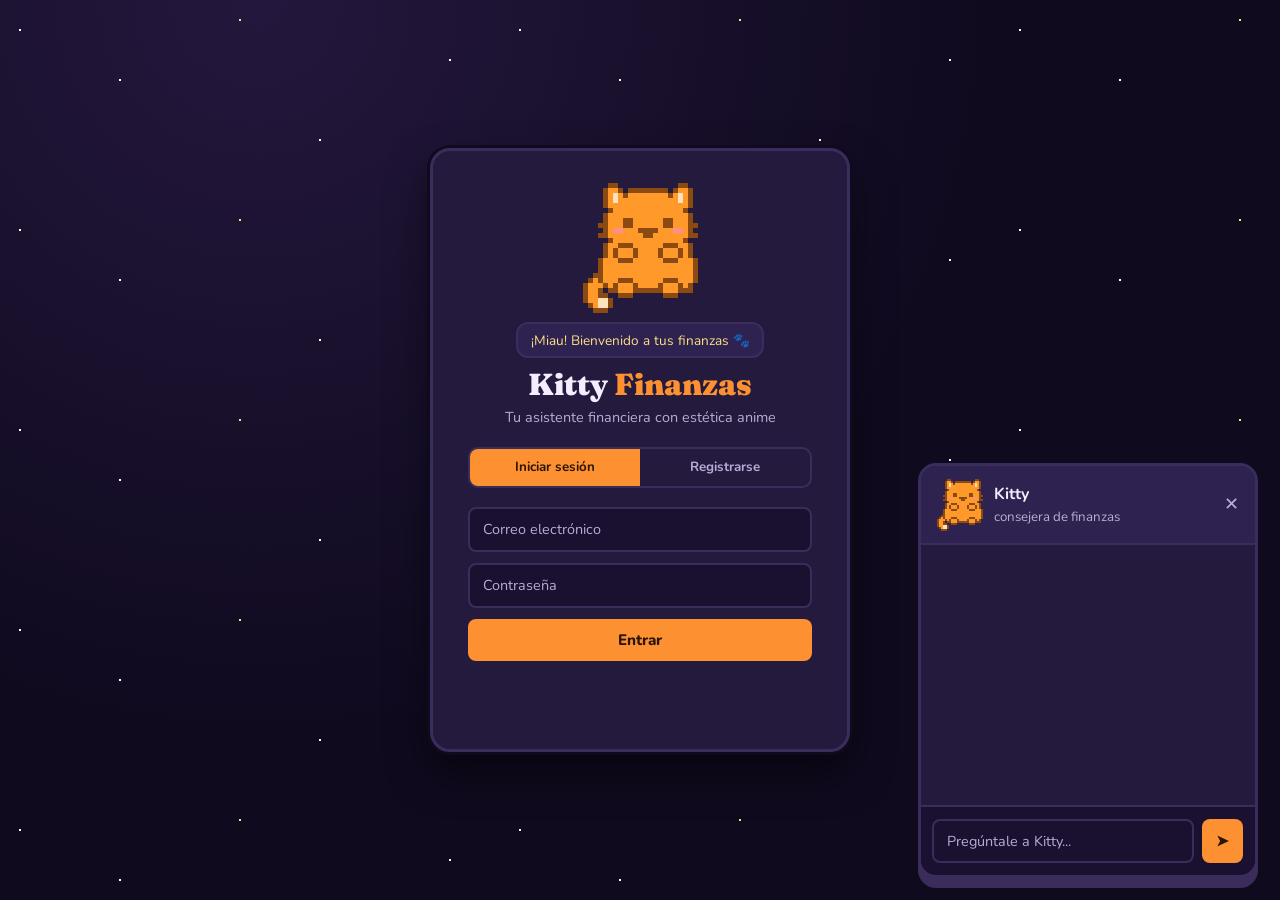
==== frontend/index.html @ 560a2c33 "Cambiar de MySQL a PostgreSQL" ====
<!DOCTYPE html>
<html lang="es">
<head>
  <meta charset="UTF-8">
  <meta name="viewport" content="width=device-width, initial-scale=1.0">
  <title>Kitty Finanzas · Iniciar sesión</title>
  <link rel="preconnect" href="https://fonts.googleapis.com">
  <link href="https://fonts.googleapis.com/css2?family=Fraunces:opsz,wght@9..144,500;9..144,700;9..144,900&family=Nunito:wght@500;700;800&display=swap" rel="stylesheet">
  <link rel="stylesheet" href="css/style.css">
</head>
<body>

  <div id="vista-auth" class="full-center">
    <div class="stars" aria-hidden="true"></div>
    <div class="auth-card">
      <div class="mascot-bounce">
        <span class="cat-frame xl" aria-hidden="true"><span class="cat xl"></span></span>
        <div class="speech-bubble">¡Miau! Bienvenido a tus finanzas 🐾</div>
      </div>
      <h1 class="brand">Kitty <span class="brand-accent">Finanzas</span></h1>
      <p class="sub">Tu asistente financiera con estética anime</p>

      <div class="tabs">
        <button id="tab-login" class="tab is-active">Iniciar sesión</button>
        <button id="tab-register" class="tab">Registrarse</button>
      </div>

      <div class="forms-viewport">
        <div class="forms-slider">
          <form id="form-login" class="auth-form form-slide">
            <input id="li-email" type="email" placeholder="Correo electrónico" required>
            <input id="li-password" type="password" placeholder="Contraseña" required>
            <button type="submit" class="btn-primary">Entrar</button>
          </form>

          <form id="form-register" class="auth-form form-slide">
            <input id="rg-nombre" type="text" placeholder="Nombre" required>
            <input id="rg-email" type="email" placeholder="Correo electrónico" required>
            <input id="rg-password" type="password" placeholder="Contraseña (mín. 6)" required>
            <button type="submit" class="btn-primary">Crear cuenta</button>
          </form>
        </div>
      </div>

      <p id="auth-error" class="auth-error" hidden></p>
    </div>
  </div>

  <!-- CHATBOT KITTY -->
  <div id="kitty-chat" class="kitty-chat" hidden>
    <div class="chat-header">
      <span class="cat-frame md" aria-hidden="true"><span class="cat md"></span></span>
      <div><b>Kitty</b><br><small>consejera de finanzas</small></div>
      <button id="chat-close" class="chat-close">✕</button>
    </div>
    <div class="chat-body" id="chat-body"></div>
    <form class="chat-input" id="chat-form">
      <input id="chat-text" type="text" placeholder="Pregúntale a Kitty..." autocomplete="off">
      <button type="submit" class="btn-primary">➤</button>
    </form>
  </div>
  <button id="kitty-fab" class="kitty-fab" title="Hablar con Kitty">
    <span class="cat-frame fab" aria-hidden="true"><span class="cat fab"></span></span>
  </button>

  <script src="js/config.js"></script>
  <script src="js/app.js"></script>
</body>
</html>
---- frontend/css/style.css ----
:root {
  --bg: #0f0a1e;
  --bg-2: #1a1130;
  --card: #241a3d;
  --card-2: #2e2250;
  --accent: #fd9132;
  --accent-2: #d14835;
  --cream: #fee085;
  --text: #f3edff;
  --muted: #b8acd6;
  --border: #3a2d5c;
  --green: #6ee7a0;
  --red: #ff6b81;
}

* { margin: 0; padding: 0; box-sizing: border-box; }
body {
  font-family: "Nunito", sans-serif;
  background: radial-gradient(circle at 20% 0%, #24173d 0%, var(--bg) 55%);
  color: var(--text);
  min-height: 100vh;
}
.full-center { min-height: 100vh; display: flex; align-items: center; justify-content: center; padding: 1rem; position: relative; overflow: hidden; }

/* estrellitas pixel */
.stars {
  position: absolute; inset: 0; pointer-events: none;
  background-image:
    radial-gradient(1.5px 1.5px at 20px 30px, #fff 50%, transparent 50%),
    radial-gradient(2px 2px at 120px 80px, #fff 50%, transparent 50%),
    radial-gradient(1.5px 1.5px at 240px 20px, #fee085 50%, transparent 50%),
    radial-gradient(2px 2px at 320px 140px, #fff 50%, transparent 50%),
    radial-gradient(1.5px 1.5px at 450px 60px, #fff 50%, transparent 50%);
  background-size: 500px 200px;
  animation: twinkle 4s ease-in-out infinite;
}
@keyframes twinkle { 0%,100% {opacity:.3} 50% {opacity:1} }

.auth-card {
  background: var(--card);
  border: 3px solid var(--border);
  border-radius: 20px;
  padding: 2rem 2.2rem;
  width: 100%; max-width: 420px;
  box-shadow: 0 0 0 3px #0f0a1e, 0 20px 40px rgba(0,0,0,.5);
  position: relative; z-index: 1;
  text-align: center;
}
.mascot-bounce { display:flex; align-items:center; justify-content:center; flex-direction:column; gap:.6rem; }
@keyframes bounce { 0%,100%{transform:translateY(0)} 50%{transform:translateY(-10px)} }

/* ===== gato pixel naranja (CSS box-shadow) ===== */
.cat-frame {
  position: relative; display:inline-block; overflow:hidden; line-height:0; font-size:0; flex:none;
}
.cat-frame.xl { width:115px; height:130px; animation: bounce 2.4s ease-in-out infinite; }
.cat-frame.sm { width:39px; height:44px; }
.cat-frame.md { width:46px; height:52px; }
.cat-frame.fab { width:51px; height:58px; animation: bounce 2s ease-in-out infinite; }
.cat { position:absolute; top:0; left:0; width:1px; height:1px; }
.cat.xl { zoom:5; } .cat.sm { zoom:1.7; } .cat.md { zoom:2; } .cat.fab { zoom:2.2; }
.cat { box-shadow: 5px 0px #8a4a12, 6px 0px #8a4a12, 19px 0px #8a4a12, 20px 0px #8a4a12, 4px 1px #8a4a12, 5px 1px #ff9a2a, 6px 1px #ff9a2a, 7px 1px #8a4a12, 9px 1px #8a4a12, 10px 1px #8a4a12, 11px 1px #8a4a12, 12px 1px #8a4a12, 13px 1px #8a4a12, 14px 1px #8a4a12, 15px 1px #8a4a12, 16px 1px #8a4a12, 18px 1px #8a4a12, 18px 1px #ff9a2a, 19px 1px #ff9a2a, 20px 1px #ff9a2a, 21px 1px #8a4a12, 4px 2px #8a4a12, 5px 2px #ff9a2a, 6px 2px #ffe1be, 7px 2px #ff9a2a, 8px 2px #8a4a12, 9px 2px #ff9a2a, 10px 2px #ff9a2a, 11px 2px #ff9a2a, 12px 2px #ff9a2a, 13px 2px #ff9a2a, 14px 2px #ff9a2a, 15px 2px #ff9a2a, 16px 2px #ff9a2a, 17px 2px #8a4a12, 18px 2px #ff9a2a, 19px 2px #ffe1be, 20px 2px #ff9a2a, 21px 2px #8a4a12, 4px 3px #8a4a12, 5px 3px #ff9a2a, 6px 3px #ffe1be, 7px 3px #ff9a2a, 8px 3px #ff9a2a, 9px 3px #ff9a2a, 10px 3px #ff9a2a, 11px 3px #ff9a2a, 12px 3px #ff9a2a, 13px 3px #ff9a2a, 14px 3px #ff9a2a, 15px 3px #ff9a2a, 16px 3px #ff9a2a, 17px 3px #ff9a2a, 18px 3px #ff9a2a, 19px 3px #ffe1be, 20px 3px #ff9a2a, 21px 3px #8a4a12, 4px 4px #8a4a12, 5px 4px #ff9a2a, 6px 4px #ff9a2a, 7px 4px #ff9a2a, 8px 4px #ff9a2a, 9px 4px #ff9a2a, 10px 4px #ff9a2a, 11px 4px #ff9a2a, 12px 4px #ff9a2a, 13px 4px #ff9a2a, 14px 4px #ff9a2a, 15px 4px #ff9a2a, 16px 4px #ff9a2a, 17px 4px #ff9a2a, 18px 4px #ff9a2a, 19px 4px #ff9a2a, 20px 4px #ff9a2a, 21px 4px #8a4a12, 5px 5px #8a4a12, 6px 5px #ff9a2a, 7px 5px #ff9a2a, 8px 5px #ff9a2a, 9px 5px #ff9a2a, 10px 5px #ff9a2a, 11px 5px #ff9a2a, 12px 5px #ff9a2a, 13px 5px #ff9a2a, 14px 5px #ff9a2a, 15px 5px #ff9a2a, 16px 5px #ff9a2a, 17px 5px #ff9a2a, 18px 5px #ff9a2a, 19px 5px #ff9a2a, 20px 5px #8a4a12, 4px 6px #8a4a12, 5px 6px #ff9a2a, 6px 6px #ff9a2a, 7px 6px #ff9a2a, 8px 6px #ff9a2a, 9px 6px #ff9a2a, 10px 6px #ff9a2a, 11px 6px #ff9a2a, 12px 6px #ff9a2a, 13px 6px #ff9a2a, 14px 6px #ff9a2a, 15px 6px #ff9a2a, 16px 6px #ff9a2a, 17px 6px #ff9a2a, 18px 6px #ff9a2a, 19px 6px #ff9a2a, 20px 6px #ff9a2a, 21px 6px #8a4a12, 4px 7px #8a4a12, 5px 7px #ff9a2a, 6px 7px #ff9a2a, 7px 7px #ff9a2a, 8px 7px #8a4a12, 9px 7px #8a4a12, 10px 7px #ff9a2a, 11px 7px #ff9a2a, 12px 7px #ff9a2a, 13px 7px #ff9a2a, 14px 7px #ff9a2a, 15px 7px #ff9a2a, 16px 7px #8a4a12, 17px 7px #8a4a12, 18px 7px #ff9a2a, 19px 7px #ff9a2a, 20px 7px #ff9a2a, 21px 7px #8a4a12, 3px 8px #8a4a12, 4px 8px #8a4a12, 5px 8px #ff9a2a, 6px 8px #ff9a2a, 7px 8px #ff9a2a, 8px 8px #8a4a12, 9px 8px #8a4a12, 10px 8px #ff9a2a, 11px 8px #ff9a2a, 12px 8px #ff9a2a, 13px 8px #ff9a2a, 14px 8px #ff9a2a, 15px 8px #ff9a2a, 16px 8px #8a4a12, 17px 8px #8a4a12, 18px 8px #ff9a2a, 19px 8px #ff9a2a, 20px 8px #ff9a2a, 21px 8px #8a4a12, 22px 8px #8a4a12, 4px 9px #8a4a12, 5px 9px #ff9a2a, 6px 9px #ff8f8f, 7px 9px #ff8f8f, 8px 9px #ff9a2a, 9px 9px #ff9a2a, 10px 9px #ff9a2a, 11px 9px #8a4a12, 12px 9px #8a4a12, 13px 9px #8a4a12, 14px 9px #8a4a12, 15px 9px #ff9a2a, 16px 9px #ff9a2a, 17px 9px #ff9a2a, 18px 9px #ff8f8f, 19px 9px #ff8f8f, 20px 9px #ff9a2a, 21px 9px #8a4a12, 3px 10px #8a4a12, 4px 10px #8a4a12, 5px 10px #ff9a2a, 6px 10px #ff9a2a, 7px 10px #ff9a2a, 8px 10px #ff9a2a, 9px 10px #ff9a2a, 10px 10px #ff9a2a, 11px 10px #ff9a2a, 12px 10px #8a4a12, 13px 10px #8a4a12, 14px 10px #ff9a2a, 15px 10px #ff9a2a, 16px 10px #ff9a2a, 17px 10px #ff9a2a, 18px 10px #ff9a2a, 19px 10px #ff9a2a, 20px 10px #ff9a2a, 21px 10px #8a4a12, 22px 10px #8a4a12, 5px 11px #8a4a12, 6px 11px #ff9a2a, 7px 11px #ff9a2a, 8px 11px #ff9a2a, 9px 11px #ff9a2a, 10px 11px #ff9a2a, 11px 11px #ff9a2a, 12px 11px #ff9a2a, 13px 11px #ff9a2a, 14px 11px #ff9a2a, 15px 11px #ff9a2a, 16px 11px #ff9a2a, 17px 11px #ff9a2a, 18px 11px #ff9a2a, 19px 11px #ff9a2a, 20px 11px #8a4a12, 4px 12px #8a4a12, 5px 12px #ff9a2a, 6px 12px #ff9a2a, 7px 12px #8a4a12, 8px 12px #8a4a12, 9px 12px #8a4a12, 10px 12px #ff9a2a, 11px 12px #ff9a2a, 12px 12px #ff9a2a, 13px 12px #ff9a2a, 14px 12px #ff9a2a, 15px 12px #ff9a2a, 16px 12px #8a4a12, 17px 12px #8a4a12, 18px 12px #8a4a12, 19px 12px #ff9a2a, 20px 12px #ff9a2a, 21px 12px #8a4a12, 4px 13px #8a4a12, 5px 13px #ff9a2a, 6px 13px #8a4a12, 7px 13px #ff9a2a, 8px 13px #ff9a2a, 9px 13px #ff9a2a, 10px 13px #8a4a12, 11px 13px #ff9a2a, 12px 13px #ff9a2a, 13px 13px #ff9a2a, 14px 13px #ff9a2a, 15px 13px #8a4a12, 16px 13px #ff9a2a, 17px 13px #ff9a2a, 18px 13px #ff9a2a, 19px 13px #8a4a12, 20px 13px #ff9a2a, 21px 13px #8a4a12, 4px 14px #8a4a12, 5px 14px #ff9a2a, 6px 14px #8a4a12, 7px 14px #ff9a2a, 8px 14px #ff9a2a, 9px 14px #ff9a2a, 10px 14px #8a4a12, 11px 14px #ff9a2a, 12px 14px #ff9a2a, 13px 14px #ff9a2a, 14px 14px #ff9a2a, 15px 14px #8a4a12, 16px 14px #ff9a2a, 17px 14px #ff9a2a, 18px 14px #ff9a2a, 19px 14px #8a4a12, 20px 14px #ff9a2a, 21px 14px #8a4a12, 3px 15px #8a4a12, 4px 15px #ff9a2a, 5px 15px #ff9a2a, 6px 15px #ff9a2a, 7px 15px #8a4a12, 8px 15px #8a4a12, 9px 15px #8a4a12, 10px 15px #ff9a2a, 11px 15px #ff9a2a, 12px 15px #ff9a2a, 13px 15px #ff9a2a, 14px 15px #ff9a2a, 15px 15px #ff9a2a, 16px 15px #8a4a12, 17px 15px #8a4a12, 18px 15px #8a4a12, 19px 15px #ff9a2a, 20px 15px #ff9a2a, 21px 15px #ff9a2a, 22px 15px #8a4a12, 3px 16px #8a4a12, 4px 16px #ff9a2a, 5px 16px #ff9a2a, 6px 16px #ff9a2a, 7px 16px #ff9a2a, 8px 16px #ff9a2a, 9px 16px #ff9a2a, 10px 16px #ff9a2a, 11px 16px #ff9a2a, 12px 16px #ff9a2a, 13px 16px #ff9a2a, 14px 16px #ff9a2a, 15px 16px #ff9a2a, 16px 16px #ff9a2a, 17px 16px #ff9a2a, 18px 16px #ff9a2a, 19px 16px #ff9a2a, 20px 16px #ff9a2a, 21px 16px #ff9a2a, 22px 16px #8a4a12, 3px 17px #8a4a12, 4px 17px #ff9a2a, 5px 17px #ff9a2a, 6px 17px #ff9a2a, 7px 17px #ff9a2a, 8px 17px #ff9a2a, 9px 17px #ff9a2a, 10px 17px #ff9a2a, 11px 17px #ff9a2a, 12px 17px #ff9a2a, 13px 17px #ff9a2a, 14px 17px #ff9a2a, 15px 17px #ff9a2a, 16px 17px #ff9a2a, 17px 17px #ff9a2a, 18px 17px #ff9a2a, 19px 17px #ff9a2a, 20px 17px #ff9a2a, 21px 17px #ff9a2a, 22px 17px #8a4a12, 2px 18px #8a4a12, 3px 18px #8a4a12, 4px 18px #ff9a2a, 5px 18px #ff9a2a, 6px 18px #ff9a2a, 7px 18px #ff9a2a, 8px 18px #ff9a2a, 9px 18px #ff9a2a, 10px 18px #ff9a2a, 11px 18px #ff9a2a, 12px 18px #ff9a2a, 13px 18px #ff9a2a, 14px 18px #ff9a2a, 15px 18px #ff9a2a, 16px 18px #ff9a2a, 17px 18px #ff9a2a, 18px 18px #ff9a2a, 19px 18px #ff9a2a, 20px 18px #ff9a2a, 21px 18px #ff9a2a, 22px 18px #8a4a12, 1px 19px #8a4a12, 2px 19px #ff9a2a, 3px 19px #8a4a12, 4px 19px #ff9a2a, 5px 19px #ff9a2a, 6px 19px #ff9a2a, 7px 19px #8a4a12, 8px 19px #8a4a12, 9px 19px #8a4a12, 10px 19px #ff9a2a, 11px 19px #ff9a2a, 12px 19px #ff9a2a, 13px 19px #ff9a2a, 14px 19px #ff9a2a, 15px 19px #ff9a2a, 16px 19px #8a4a12, 17px 19px #8a4a12, 18px 19px #8a4a12, 19px 19px #ff9a2a, 20px 19px #ff9a2a, 21px 19px #ff9a2a, 22px 19px #8a4a12, 0px 20px #8a4a12, 1px 20px #ff9a2a, 2px 20px #ff9a2a, 3px 20px #ff9a2a, 4px 20px #8a4a12, 5px 20px #ff9a2a, 6px 20px #8a4a12, 7px 20px #ff9a2a, 8px 20px #ff9a2a, 9px 20px #ff9a2a, 10px 20px #8a4a12, 11px 20px #ff9a2a, 12px 20px #ff9a2a, 13px 20px #ff9a2a, 14px 20px #ff9a2a, 15px 20px #8a4a12, 16px 20px #ff9a2a, 17px 20px #ff9a2a, 18px 20px #ff9a2a, 19px 20px #8a4a12, 20px 20px #ff9a2a, 21px 20px #8a4a12, 0px 21px #8a4a12, 1px 21px #ff9a2a, 2px 21px #ff9a2a, 3px 21px #8a4a12, 5px 21px #8a4a12, 6px 21px #8a4a12, 7px 21px #ff9a2a, 8px 21px #ff9a2a, 9px 21px #ff9a2a, 10px 21px #8a4a12, 11px 21px #8a4a12, 12px 21px #8a4a12, 13px 21px #8a4a12, 14px 21px #8a4a12, 15px 21px #8a4a12, 16px 21px #ff9a2a, 17px 21px #ff9a2a, 18px 21px #ff9a2a, 19px 21px #8a4a12, 20px 21px #8a4a12, 21px 21px #8a4a12, 0px 22px #8a4a12, 1px 22px #ff9a2a, 2px 22px #ff9a2a, 3px 22px #8a4a12, 4px 22px #8a4a12, 7px 22px #8a4a12, 8px 22px #8a4a12, 9px 22px #8a4a12, 16px 22px #8a4a12, 17px 22px #8a4a12, 18px 22px #8a4a12, 0px 23px #8a4a12, 1px 23px #ff9a2a, 2px 23px #ff9a2a, 3px 23px #ffe1be, 4px 23px #ffe1be, 5px 23px #8a4a12, 1px 24px #8a4a12, 2px 24px #ff9a2a, 3px 24px #ffe1be, 4px 24px #ffe1be, 5px 24px #8a4a12, 2px 25px #8a4a12, 3px 25px #8a4a12, 4px 25px #8a4a12; }
.speech-bubble {
  background: var(--card-2); border:2px solid var(--border); border-radius: 12px;
  padding: .4rem .8rem; font-size:.85rem; color: var(--cream);
}
.brand { font-family:"Fraunces", serif; font-weight:900; font-size:1.9rem; margin-top:.4rem; }
.brand-accent { color: var(--accent); }
.sub { color: var(--muted); margin:.3rem 0 1.2rem; font-size:.9rem; }

.tabs { display:flex; margin-bottom:1.2rem; border:2px solid var(--border); border-radius: 10px; overflow:hidden; }
.tab { flex:1; padding:.6rem; background:transparent; color:var(--muted); border:0; cursor:pointer; font-weight:700; font-family:inherit; }
.tab.is-active { background: var(--accent); color:#2a1505; }

.auth-form { display:flex; flex-direction:column; gap:.7rem; text-align:left; }
.auth-form input { width:100%; }

/* transición entre login y registro */
.forms-viewport { overflow:hidden; }
.forms-slider {
  display:flex;
  width:200%;
  transition:transform .5s cubic-bezier(.4,0,.2,1);
}
.form-slide { flex:0 0 50%; min-width:50%; }
.forms-slider.mostrar-registro { transform:translateX(-50%); }


input, select {
  padding: .65rem .8rem; border:2px solid var(--border); border-radius: 8px;
  background: var(--bg-2); color: var(--text); font-family:inherit; font-size:.9rem; outline:none;
}
input:focus, select:focus { border-color: var(--accent); }
input::placeholder { color: var(--muted); }

.btn-primary {
  padding:.7rem; border:0; border-radius:8px; background:var(--accent); color:#2a1505;
  font-weight:800; font-family:inherit; cursor:pointer; font-size:.95rem;
  transition:.15s;
}
.btn-primary:hover { background:var(--cream); }
.btn-secondary {
  padding:.6rem .9rem; border:2px solid var(--accent); background:transparent; color:var(--accent);
  border-radius:8px; font-weight:700; cursor:pointer; font-family:inherit;
}
.auth-error { color: var(--red); margin-top:.8rem; font-size:.85rem; font-weight:700; }
.cat-form { display:flex; gap:.5rem; margin-top:.5rem; }

/* ===== vista app ===== */
.topbar {
  display:flex; justify-content:space-between; align-items:center;
  padding:.8rem 1.5rem; background: var(--card); border-bottom:3px solid var(--border);
  position:sticky; top:0; z-index:20;
}
.topbar-left, .topbar-right { display:flex; align-items:center; gap:.7rem; }
.topbar-brand { font-family:"Fraunces",serif; font-weight:900; font-size:1.2rem; color:var(--accent); }
.user-chip {
  background:var(--card-2); border:2px solid var(--border); border-radius:20px;
  padding:.35rem .9rem; font-size:.85rem; font-weight:700;
}
.btn-ghost-sm {
  padding:.4rem .8rem; border:2px solid var(--red); color:var(--red); background:transparent;
  border-radius:8px; cursor:pointer; font-weight:700; font-family:inherit;
}

.main { padding: 1.5rem; max-width: 1100px; margin: 0 auto; }
.cards { display:grid; grid-template-columns:repeat(auto-fit,minmax(180px,1fr)); gap:1rem; margin-bottom:1.5rem; }
.card {
  background:var(--card); border:2px solid var(--border); border-radius:14px; padding:1rem 1.2rem;
  box-shadow: 0 4px 0 var(--border);
}
.card-label { display:block; color:var(--muted); font-size:.8rem; font-weight:700; text-transform:uppercase; letter-spacing:.04em; }
.card-num { display:block; font-size:1.5rem; font-weight:800; margin-top:.3rem; color:var(--cream); }

.panel { display:grid; grid-template-columns: 1fr 2fr; gap:1.5rem; }
.form-box, .chart-card, .anomalias, .movimientos {
  background:var(--card); border:2px solid var(--border); border-radius:14px; padding:1.4rem;
  box-shadow: 0 4px 0 var(--border);
}
.form-box h2 { font-size:1rem; margin-bottom:.8rem; color:var(--accent); font-family:"Fraunces",serif; }
.form-box h2:not(:first-child) { margin-top:1.2rem; }
#form-movimiento { display:flex; flex-direction:column; gap:.6rem; }
#form-categoria label, .cat-form input { flex:1; }
.charts { display:grid; grid-template-columns:1fr 1fr; gap:1.2rem; }
.chart-card h3 { font-size:.9rem; margin-bottom:.8rem; color:var(--muted); }

.anomalias, .movimientos { margin-top:1.5rem; }
.anomalias h2, .movimientos h2 { font-size:1.05rem; margin-bottom:.8rem; color:var(--accent); font-family:"Fraunces",serif; }
.anomalias ul { list-style:none; }
.anomalias li { padding:.6rem; border-left:4px solid var(--red); background:var(--card-2); margin-bottom:.4rem; font-size:.9rem; }
table { width:100%; border-collapse:collapse; margin-top:.6rem; }
th, td { padding:.6rem; border-bottom:1px solid var(--border); text-align:left; font-size:.87rem; }
th { color:var(--muted); text-transform:uppercase; font-size:.75rem; }
.monto-ingreso { color:var(--green); font-weight:700; }
.monto-gasto { color:var(--red); font-weight:700; }
.boton { padding:.3rem .6rem; border:0; border-radius:6px; cursor:pointer; font-size:.8rem; font-weight:700; }
.elim { background:var(--red); color:#fff; }

/* ===== bot chat ===== */
.kitty-fab {
  position:fixed; right:1.4rem; bottom:1.4rem; width:70px; height:70px; border-radius:50%;
  background:var(--card-2); border:3px solid var(--accent); cursor:pointer;
  display:flex; align-items:center; justify-content:center; box-shadow:0 6px 0 var(--border);
}
.kitty-chat {
  position:fixed; right:1.4rem; bottom:1.4rem; width:340px; max-height:520px;
  background:var(--card); border:3px solid var(--border); border-radius:18px;
  display:flex; flex-direction:column; overflow:hidden; box-shadow:0 10px 0 var(--border);
  z-index:50;
}
.chat-header { display:flex; align-items:center; gap:.7rem; padding:.8rem 1rem; background:var(--card-2); border-bottom:2px solid var(--border); }
.chat-header small { color:var(--muted); }
.chat-close { margin-left:auto; background:transparent; border:0; color:var(--muted); font-size:1.1rem; cursor:pointer; }
.chat-body { flex:1; overflow-y:auto; padding:1rem; display:flex; flex-direction:column; gap:.6rem; min-height:260px; }
.msg { max-width:85%; padding:.55rem .8rem; border-radius:12px; font-size:.87rem; line-height:1.35; }
.msg.kitty { background:var(--card-2); align-self:flex-start; border-top-left-radius:2px; }
.msg.user { background:var(--accent); color:#2a1505; align-self:flex-end; border-top-right-radius:2px; font-weight:700; }
.chat-input { display:flex; gap:.5rem; padding:.7rem; border-top:2px solid var(--border); background:var(--bg-2); }
.chat-input input { flex:1; }
.chat-input button { padding:.6rem .9rem; }

.toast {
  position:fixed; top:1rem; left:50%; transform:translateX(-50%);
  background:var(--red); color:#fff; padding:.6rem 1.2rem; border-radius:10px; font-weight:700; font-size:.9rem; z-index:100;
}

@media (max-width:900px){ .panel, .charts { grid-template-columns:1fr; } .kitty-chat{ width:calc(100vw - 2rem); right:1rem; } }
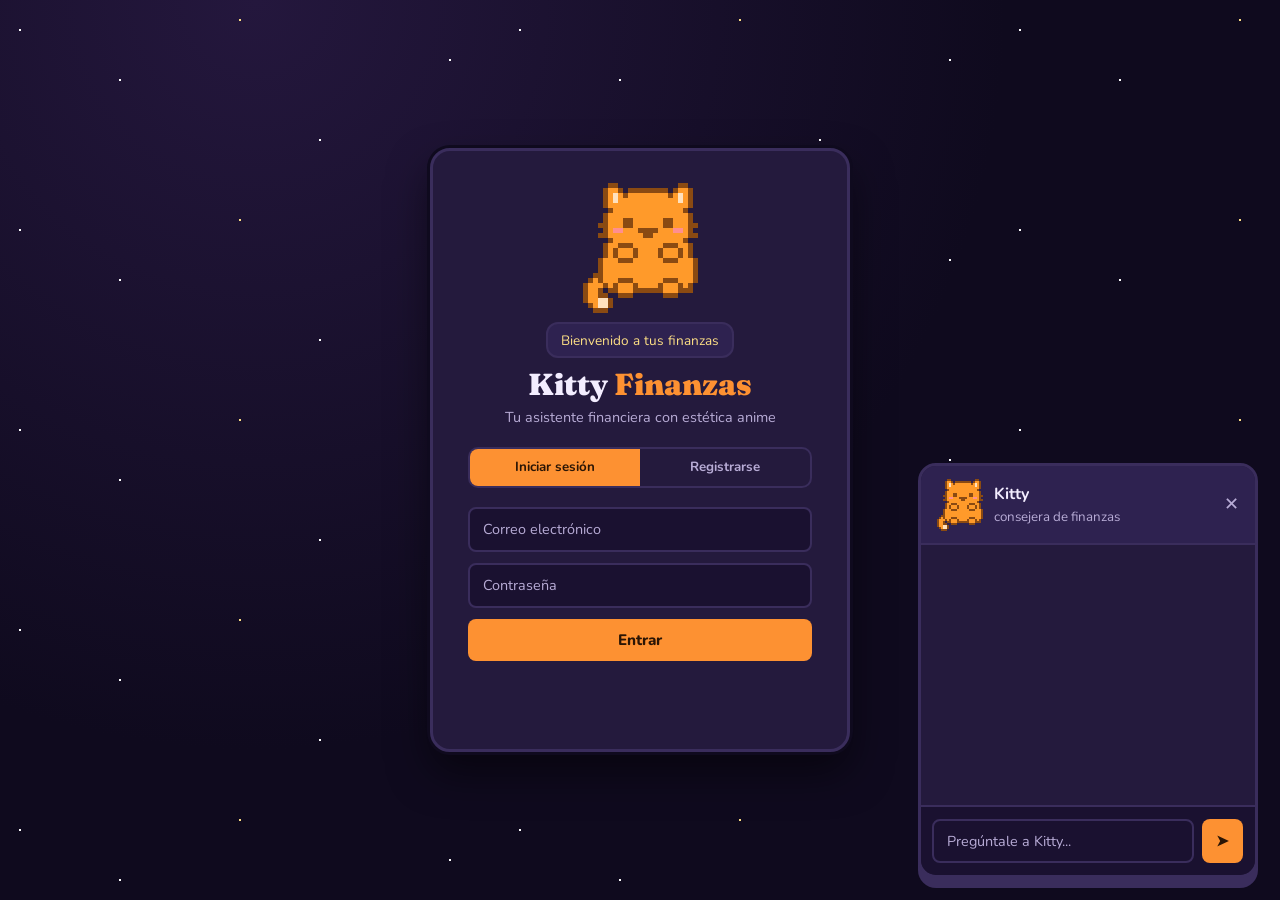
==== commit 91e0750f: "fix: corregir lastrowid→RETURNING id para PostgreSQL, validar tipo en movimientos, quitar emojis" ====
--- a/frontend/index.html
+++ b/frontend/index.html
@@ -15,7 +15,7 @@
     <div class="auth-card">
       <div class="mascot-bounce">
         <span class="cat-frame xl" aria-hidden="true"><span class="cat xl"></span></span>
-        <div class="speech-bubble">¡Miau! Bienvenido a tus finanzas 🐾</div>
+        <div class="speech-bubble">Bienvenido a tus finanzas</div>
       </div>
       <h1 class="brand">Kitty <span class="brand-accent">Finanzas</span></h1>
       <p class="sub">Tu asistente financiera con estética anime</p>
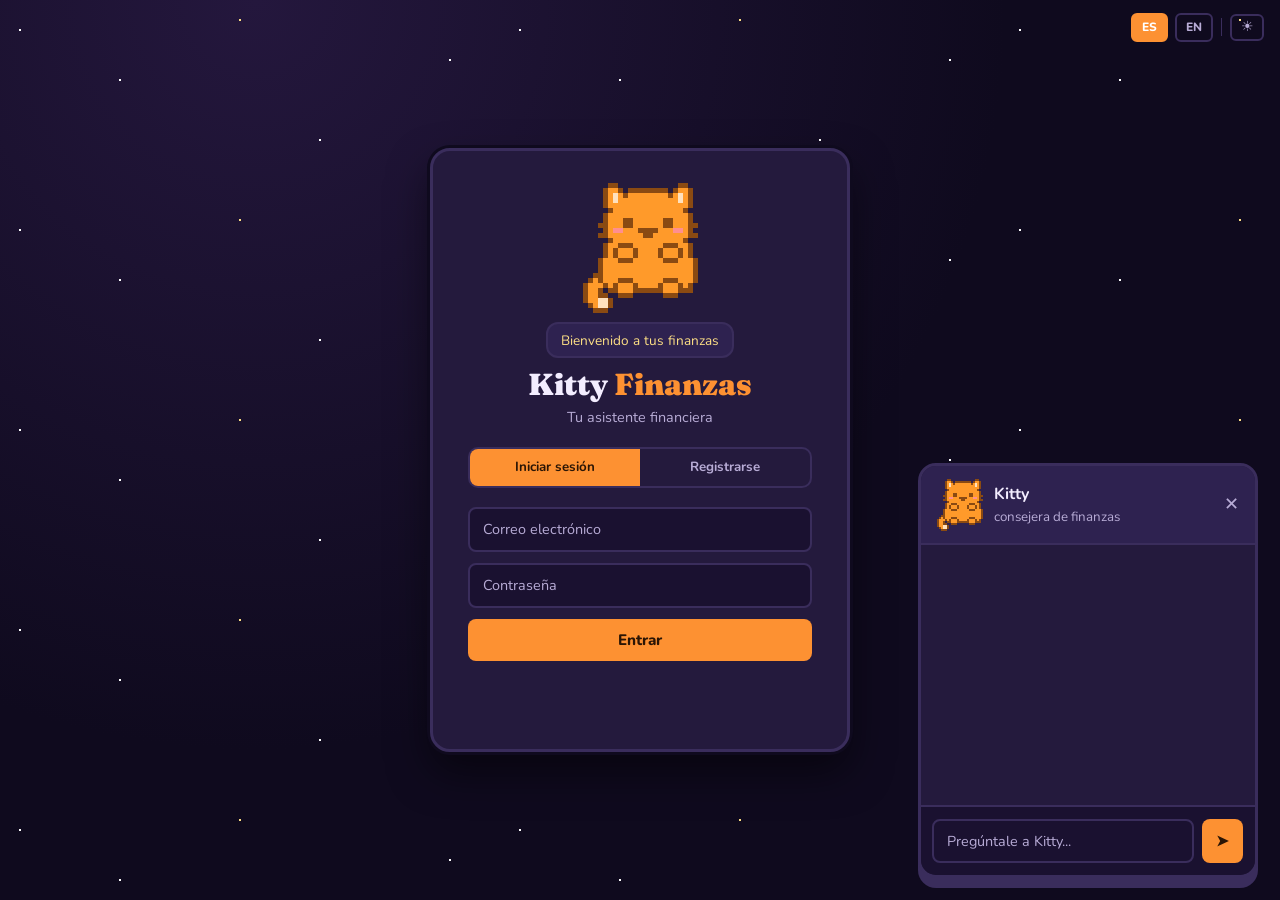
==== commit 4e676d5b: "feat: agregar selector de idioma ES/EN y modo oscuro/claro con persistencia en localStorage" ====
--- a/frontend/index.html
+++ b/frontend/index.html
@@ -1,43 +1,56 @@
 <!DOCTYPE html>
 <html lang="es">
+
 <head>
   <meta charset="UTF-8">
   <meta name="viewport" content="width=device-width, initial-scale=1.0">
   <title>Kitty Finanzas · Iniciar sesión</title>
+  <meta name="description" content="Kitty Finanzas - Tu asistente de finanzas personales">
   <link rel="preconnect" href="https://fonts.googleapis.com">
-  <link href="https://fonts.googleapis.com/css2?family=Fraunces:opsz,wght@9..144,500;9..144,700;9..144,900&family=Nunito:wght@500;700;800&display=swap" rel="stylesheet">
+  <link
+    href="https://fonts.googleapis.com/css2?family=Fraunces:opsz,wght@9..144,500;9..144,700;9..144,900&family=Nunito:wght@500;700;800&display=swap"
+    rel="stylesheet">
   <link rel="stylesheet" href="css/style.css">
 </head>
-<body>
+
+<body data-title-key="page-title-auth">
+
+  <!-- Controles de accesibilidad flotantes -->
+  <div class="access-controls" style="position:fixed;top:.8rem;right:1rem;z-index:100;">
+    <button class="lang-btn" data-lang="es">ES</button>
+    <button class="lang-btn" data-lang="en">EN</button>
+    <span class="ctrl-sep"></span>
+    <button id="theme-toggle" title="Cambiar tema"><span id="theme-icon">☀</span></button>
+  </div>
 
   <div id="vista-auth" class="full-center">
     <div class="stars" aria-hidden="true"></div>
     <div class="auth-card">
       <div class="mascot-bounce">
         <span class="cat-frame xl" aria-hidden="true"><span class="cat xl"></span></span>
-        <div class="speech-bubble">Bienvenido a tus finanzas</div>
+        <div class="speech-bubble" data-i18n="speech-bubble">Bienvenido a tus finanzas</div>
       </div>
       <h1 class="brand">Kitty <span class="brand-accent">Finanzas</span></h1>
-      <p class="sub">Tu asistente financiera con estética anime</p>
+      <p class="sub" data-i18n="sub-text">Tu asistente financiera</p>
 
       <div class="tabs">
-        <button id="tab-login" class="tab is-active">Iniciar sesión</button>
-        <button id="tab-register" class="tab">Registrarse</button>
+        <button id="tab-login" class="tab is-active" data-i18n="tab-login">Iniciar sesión</button>
+        <button id="tab-register" class="tab" data-i18n="tab-register">Registrarse</button>
       </div>
 
       <div class="forms-viewport">
         <div class="forms-slider">
           <form id="form-login" class="auth-form form-slide">
-            <input id="li-email" type="email" placeholder="Correo electrónico" required>
-            <input id="li-password" type="password" placeholder="Contraseña" required>
-            <button type="submit" class="btn-primary">Entrar</button>
+            <input id="li-email" type="email" data-i18n="li-email-ph" placeholder="Correo electrónico" required>
+            <input id="li-password" type="password" data-i18n="li-password-ph" placeholder="Contraseña" required>
+            <button type="submit" class="btn-primary" data-i18n="btn-login">Entrar</button>
           </form>
 
           <form id="form-register" class="auth-form form-slide">
-            <input id="rg-nombre" type="text" placeholder="Nombre" required>
-            <input id="rg-email" type="email" placeholder="Correo electrónico" required>
-            <input id="rg-password" type="password" placeholder="Contraseña (mín. 6)" required>
-            <button type="submit" class="btn-primary">Crear cuenta</button>
+            <input id="rg-nombre" type="text" data-i18n="rg-nombre-ph" placeholder="Nombre" required>
+            <input id="rg-email" type="email" data-i18n="rg-email-ph" placeholder="Correo electrónico" required>
+            <input id="rg-password" type="password" data-i18n="rg-password-ph" placeholder="Contraseña (mín. 6)" required>
+            <button type="submit" class="btn-primary" data-i18n="btn-register">Crear cuenta</button>
           </form>
         </div>
       </div>
@@ -50,20 +63,25 @@
   <div id="kitty-chat" class="kitty-chat" hidden>
     <div class="chat-header">
       <span class="cat-frame md" aria-hidden="true"><span class="cat md"></span></span>
-      <div><b>Kitty</b><br><small>consejera de finanzas</small></div>
+      <div><b>Kitty</b><br><small data-i18n="consejera">consejera de finanzas</small></div>
       <button id="chat-close" class="chat-close">✕</button>
     </div>
     <div class="chat-body" id="chat-body"></div>
     <form class="chat-input" id="chat-form">
-      <input id="chat-text" type="text" placeholder="Pregúntale a Kitty..." autocomplete="off">
-      <button type="submit" class="btn-primary">➤</button>
+      <input id="chat-text" type="text" data-i18n="chat-ph" placeholder="Pregúntale a Kitty..." autocomplete="off">
+      <button type="submit" class="btn-primary">&#10148;</button>
     </form>
   </div>
   <button id="kitty-fab" class="kitty-fab" title="Hablar con Kitty">
     <span class="cat-frame fab" aria-hidden="true"><span class="cat fab"></span></span>
   </button>
 
+  <p id="auth-error-toast" class="toast" hidden></p>
+
   <script src="js/config.js"></script>
+  <script src="js/i18n.js"></script>
   <script src="js/app.js"></script>
+
 </body>
-</html>
+
+</html>
--- a/frontend/css/style.css
+++ b/frontend/css/style.css
@@ -11,7 +11,97 @@
   --border: #3a2d5c;
   --green: #6ee7a0;
   --red: #ff6b81;
-}
+  --ctrl-bg: #2e2250;
+  --ctrl-border: #3a2d5c;
+  --shadow: rgba(0,0,0,.5);
+  --body-gradient-a: #24173d;
+}
+
+/* ── Tema claro ─────────────────────────────────────────────────── */
+[data-theme="light"] {
+  --bg: #f5f0ff;
+  --bg-2: #ede6ff;
+  --card: #ffffff;
+  --card-2: #f0eaff;
+  --accent: #d4720a;
+  --accent-2: #b53a29;
+  --cream: #b5880a;
+  --text: #1a1030;
+  --muted: #6b5e8a;
+  --border: #c5b8e8;
+  --green: #1a7a46;
+  --red: #c0364e;
+  --ctrl-bg: #e8e0ff;
+  --ctrl-border: #c5b8e8;
+  --shadow: rgba(0,0,0,.15);
+  --body-gradient-a: #ddd4ff;
+}
+
+[data-theme="light"] body {
+  background: radial-gradient(circle at 20% 0%, var(--body-gradient-a) 0%, var(--bg) 55%);
+}
+
+[data-theme="light"] .auth-card {
+  box-shadow: 0 0 0 3px #e8e0ff, 0 20px 40px var(--shadow);
+}
+
+[data-theme="light"] .stars {
+  opacity: 0.15;
+}
+
+/* ── Controles de accesibilidad (idioma + tema) ─────────────────── */
+.access-controls {
+  display: flex;
+  align-items: center;
+  gap: .4rem;
+}
+
+.lang-btn {
+  padding: .28rem .55rem;
+  border: 2px solid var(--ctrl-border);
+  border-radius: 6px;
+  background: transparent;
+  color: var(--muted);
+  font-family: inherit;
+  font-size: .75rem;
+  font-weight: 800;
+  cursor: pointer;
+  letter-spacing: .04em;
+  transition: background .15s, color .15s, border-color .15s;
+}
+.lang-btn.active,
+.lang-btn:hover {
+  background: var(--accent);
+  color: #fff;
+  border-color: var(--accent);
+}
+
+#theme-toggle {
+  padding: .28rem .52rem;
+  border: 2px solid var(--ctrl-border);
+  border-radius: 6px;
+  background: transparent;
+  color: var(--muted);
+  font-size: .85rem;
+  cursor: pointer;
+  transition: background .15s, color .15s;
+  line-height: 1;
+}
+#theme-toggle:hover {
+  background: var(--accent);
+  color: #fff;
+  border-color: var(--accent);
+}
+
+/* separador visual entre controles */
+.ctrl-sep {
+  width: 1px;
+  height: 1.1rem;
+  background: var(--border);
+  margin: 0 .1rem;
+}
+
+
 
 * { margin: 0; padding: 0; box-sizing: border-box; }
 body {
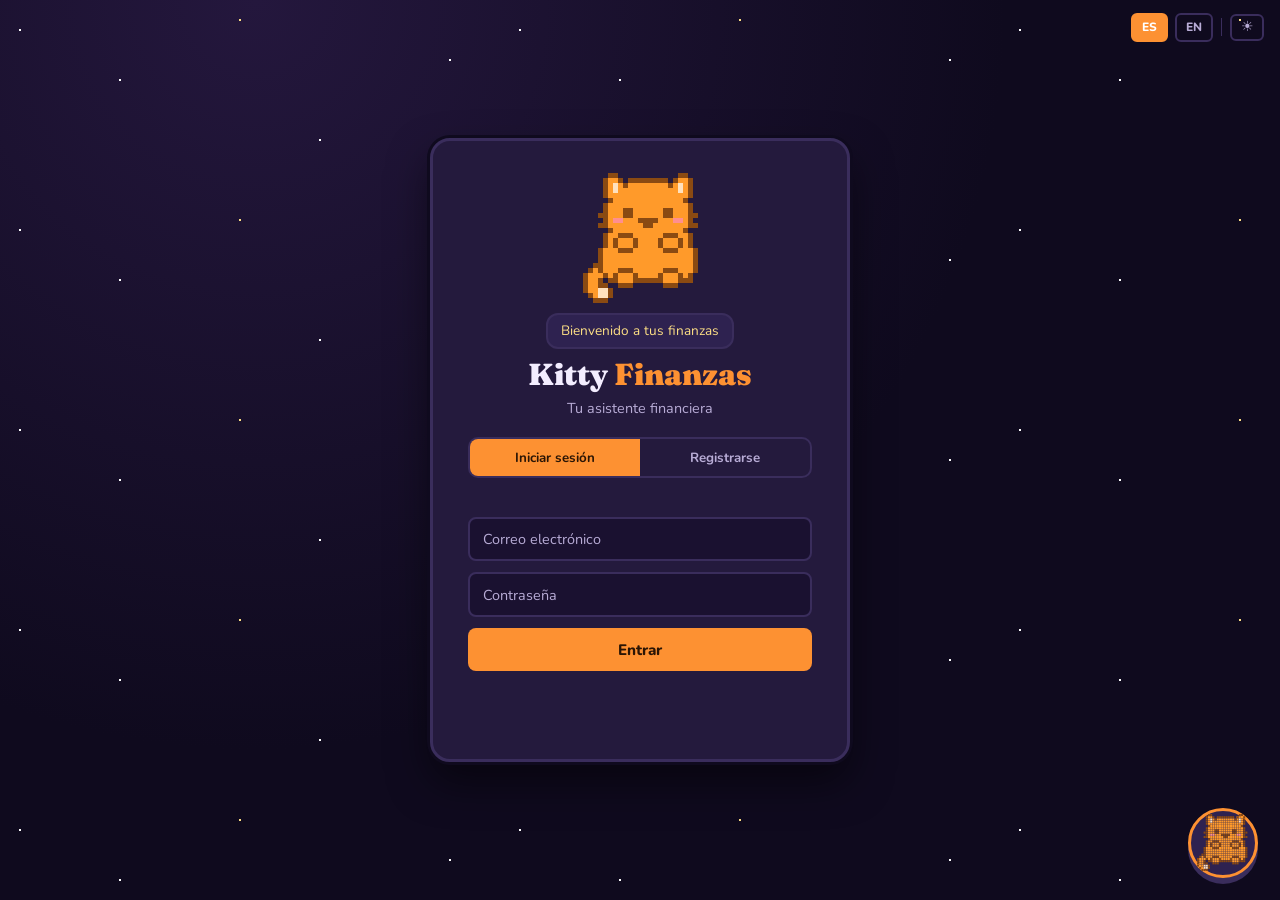
==== commit cab29410: "feat: integrar login con Google OAuth en Kitty Finanzas (frontend + backend PostgreSQL)" ====
--- a/frontend/index.html
+++ b/frontend/index.html
@@ -37,6 +37,9 @@
         <button id="tab-login" class="tab is-active" data-i18n="tab-login">Iniciar sesión</button>
         <button id="tab-register" class="tab" data-i18n="tab-register">Registrarse</button>
       </div>
+
+      <div id="googleSignInDiv" class="google-auth-container" aria-label="Acceso con Google"></div>
+      <p id="google-auth-hint" class="auth-error" hidden></p>
 
       <div class="forms-viewport">
         <div class="forms-slider">
@@ -78,6 +81,7 @@
 
   <p id="auth-error-toast" class="toast" hidden></p>
 
+  <script src="https://accounts.google.com/gsi/client" async defer></script>
   <script src="js/config.js"></script>
   <script src="js/i18n.js"></script>
   <script src="js/app.js"></script>
--- a/frontend/css/style.css
+++ b/frontend/css/style.css
@@ -162,6 +162,17 @@
 .tab { flex:1; padding:.6rem; background:transparent; color:var(--muted); border:0; cursor:pointer; font-weight:700; font-family:inherit; }
 .tab.is-active { background: var(--accent); color:#2a1505; }
 
+.google-auth-container {
+  display:flex;
+  justify-content:center;
+  margin: 0 0 1.2rem;
+}
+.google-auth-container iframe { max-width: 100%; }
+.google-auth-container + .forms-viewport {
+  border-top: 1px solid var(--border);
+  padding-top: 1.2rem;
+}
+
 .auth-form { display:flex; flex-direction:column; gap:.7rem; text-align:left; }
 .auth-form input { width:100%; }
 
@@ -258,6 +269,7 @@
   display:flex; flex-direction:column; overflow:hidden; box-shadow:0 10px 0 var(--border);
   z-index:50;
 }
+.kitty-chat[hidden] { display:none; }
 .chat-header { display:flex; align-items:center; gap:.7rem; padding:.8rem 1rem; background:var(--card-2); border-bottom:2px solid var(--border); }
 .chat-header small { color:var(--muted); }
 .chat-close { margin-left:auto; background:transparent; border:0; color:var(--muted); font-size:1.1rem; cursor:pointer; }
@@ -274,4 +286,14 @@
   background:var(--red); color:#fff; padding:.6rem 1.2rem; border-radius:10px; font-weight:700; font-size:.9rem; z-index:100;
 }
 
-@media (max-width:900px){ .panel, .charts { grid-template-columns:1fr; } .kitty-chat{ width:calc(100vw - 2rem); right:1rem; } }
+@media (max-width:900px){
+  .panel, .charts { grid-template-columns:1fr; }
+  .kitty-chat{ width:calc(100vw - 2rem); right:1rem; }
+}
+
+@media (max-width:480px){
+  .kitty-fab { right:.9rem; bottom:.9rem; width:58px; height:58px; }
+  .kitty-chat { right:.7rem; left:.7rem; bottom:.7rem; width:auto; max-height:calc(100dvh - 6rem); }
+  .chat-body { min-height:200px; max-height:calc(100dvh - 16rem); }
+  .toast { width:calc(100vw - 2rem); text-align:center; }
+}
